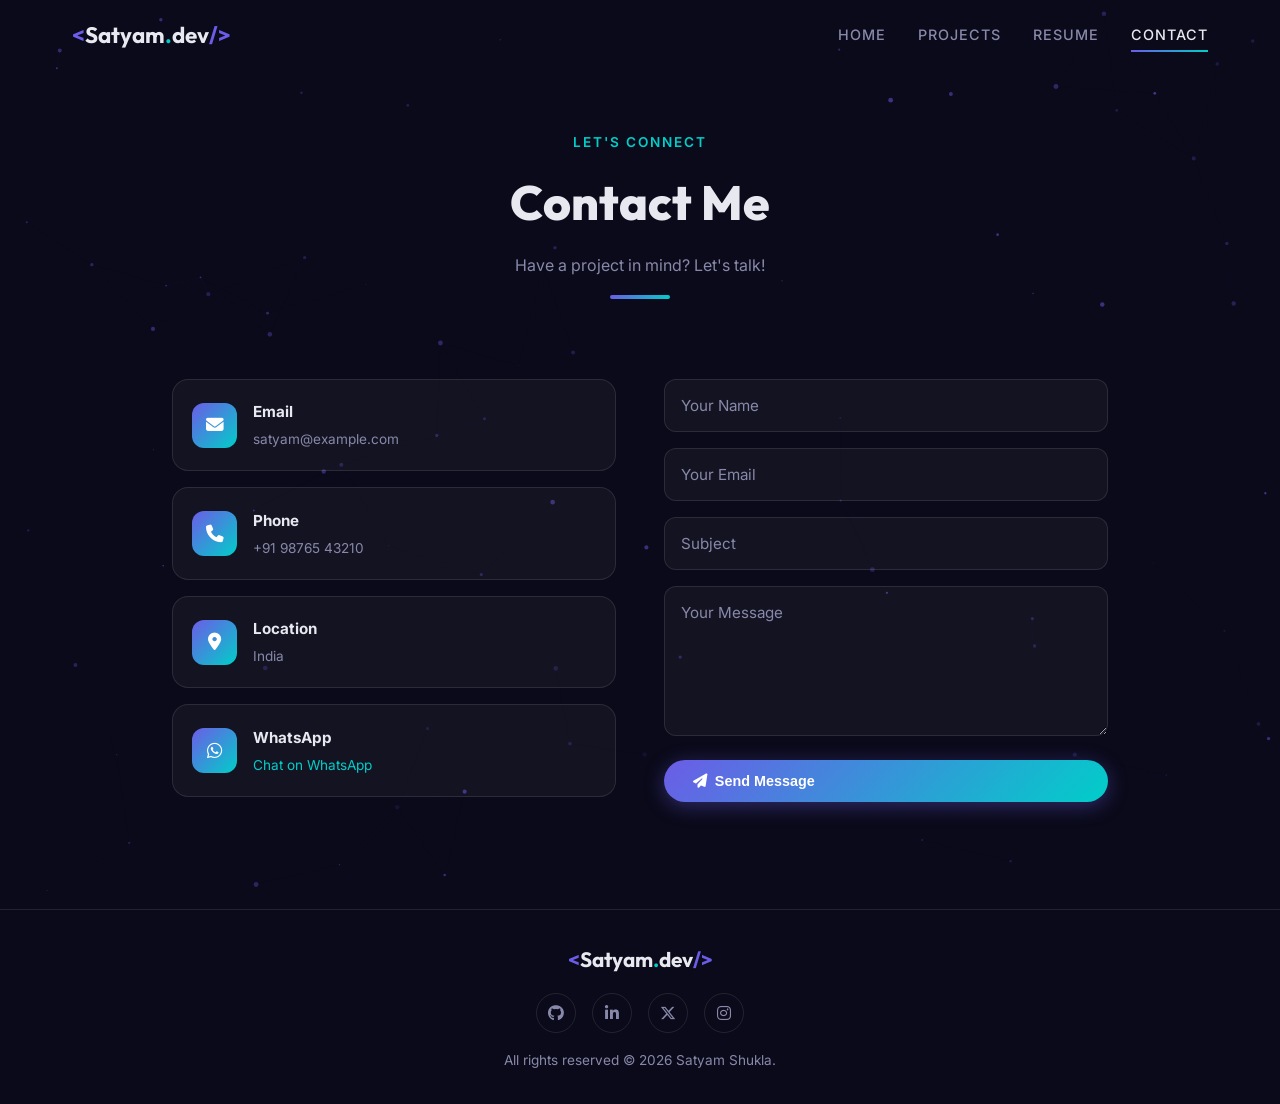
==== contact.html @ 657242f4 "Add files via upload" ====
<!DOCTYPE html>
<html lang="en">
<head>
    <meta charset="UTF-8">
    <meta name="viewport" content="width=device-width, initial-scale=1.0">
    <title>Contact | Satyam Shukla</title>
    <meta name="description" content="Get in touch with Satyam Shukla, Software Engineer.">
    <link rel="preconnect" href="https://fonts.googleapis.com">
    <link rel="preconnect" href="https://fonts.gstatic.com" crossorigin>
    <link href="https://fonts.googleapis.com/css2?family=Inter:wght@300;400;500;600;700;800;900&family=Outfit:wght@300;400;500;600;700;800&display=swap" rel="stylesheet">
    <link rel="stylesheet" href="https://cdnjs.cloudflare.com/ajax/libs/font-awesome/6.5.1/css/all.min.css">
    <link rel="stylesheet" href="styles.css">
</head>
<body>
    <canvas id="particle-canvas"></canvas>

    <header class="navbar" id="navbar">
        <div class="nav-container">
            <a href="index.html" class="nav-logo">
                <span class="logo-bracket">&lt;</span>Satyam<span class="logo-dot">.</span>dev<span class="logo-bracket">/&gt;</span>
            </a>
            <nav class="nav-menu" id="nav-menu">
                <a href="index.html" class="nav-link">Home</a>
                <a href="projects.html" class="nav-link">Projects</a>
                <a href="resume.html" class="nav-link">Resume</a>
                <a href="contact.html" class="nav-link active">Contact</a>
            </nav>
            <button class="hamburger" id="hamburger" aria-label="Toggle navigation">
                <span></span><span></span><span></span>
            </button>
        </div>
    </header>

    <section class="page-hero">
        <span class="section-tag">Let's Connect</span>
        <h1>Contact Me</h1>
        <p>Have a project in mind? Let's talk!</p>
        <div class="section-divider" style="margin: 1rem auto 0;"></div>
    </section>

    <div class="contact-grid">
        <div class="contact-info">
            <div class="contact-info-card">
                <div class="icon"><i class="fas fa-envelope"></i></div>
                <div>
                    <h4>Email</h4>
                    <p>satyam@example.com</p>
                </div>
            </div>
            <div class="contact-info-card">
                <div class="icon"><i class="fas fa-phone"></i></div>
                <div>
                    <h4>Phone</h4>
                    <p>+91 98765 43210</p>
                </div>
            </div>
            <div class="contact-info-card">
                <div class="icon"><i class="fas fa-map-marker-alt"></i></div>
                <div>
                    <h4>Location</h4>
                    <p>India</p>
                </div>
            </div>
            <div class="contact-info-card">
                <div class="icon"><i class="fab fa-whatsapp"></i></div>
                <div>
                    <h4>WhatsApp</h4>
                    <p><a href="https://wa.me/919876543210" style="color: var(--accent-2);">Chat on WhatsApp</a></p>
                </div>
            </div>
        </div>

        <form class="contact-form" id="contact-form">
            <div class="form-group">
                <input type="text" placeholder="Your Name" required id="contact-name">
            </div>
            <div class="form-group">
                <input type="email" placeholder="Your Email" required id="contact-email">
            </div>
            <div class="form-group">
                <input type="text" placeholder="Subject" id="contact-subject">
            </div>
            <div class="form-group">
                <textarea placeholder="Your Message" required id="contact-message"></textarea>
            </div>
            <button type="submit" class="btn btn-primary" id="contact-submit">
                <i class="fas fa-paper-plane"></i> Send Message
            </button>
        </form>
    </div>

    <footer class="footer" id="footer" style="margin-top: 4rem;">
        <div class="footer-container">
            <div class="footer-brand">
                <span class="logo-bracket">&lt;</span>Satyam<span class="logo-dot">.</span>dev<span class="logo-bracket">/&gt;</span>
            </div>
            <div class="footer-social">
                <a href="https://github.com/" class="footer-social-link" aria-label="GitHub" target="_blank"><i class="fab fa-github"></i></a>
                <a href="https://linkedin.com/" class="footer-social-link" aria-label="LinkedIn" target="_blank"><i class="fab fa-linkedin-in"></i></a>
                <a href="https://twitter.com/" class="footer-social-link" aria-label="Twitter" target="_blank"><i class="fab fa-x-twitter"></i></a>
                <a href="https://instagram.com/" class="footer-social-link" aria-label="Instagram" target="_blank"><i class="fab fa-instagram"></i></a>
            </div>
            <div class="footer-copy"><p>All rights reserved &copy; 2026 Satyam Shukla.</p></div>
        </div>
    </footer>
    <script src="script.js"></script>
</body>
</html>
---- styles.css ----
/* ===== RESET & BASE ===== */
*, *::before, *::after { margin: 0; padding: 0; box-sizing: border-box; }
:root {
  --bg-primary: #0a0a1a;
  --bg-secondary: #111128;
  --bg-card: rgba(255,255,255,0.04);
  --text-primary: #e8e8f0;
  --text-secondary: #8888aa;
  --accent: #6c5ce7;
  --accent-2: #00cec9;
  --accent-glow: rgba(108,92,231,0.4);
  --gradient: linear-gradient(135deg, #6c5ce7, #00cec9);
  --glass: rgba(255,255,255,0.06);
  --glass-border: rgba(255,255,255,0.1);
  --radius: 16px;
  --transition: 0.3s cubic-bezier(0.4,0,0.2,1);
}
html { scroll-behavior: smooth; font-size: 16px; }
body {
  font-family: 'Inter', sans-serif;
  background: var(--bg-primary);
  color: var(--text-primary);
  overflow-x: hidden;
  line-height: 1.7;
}
a { text-decoration: none; color: inherit; }
img { max-width: 100%; display: block; }
ul { list-style: none; }

#particle-canvas {
  position: fixed; top: 0; left: 0; width: 100%; height: 100%;
  z-index: 0; pointer-events: none;
}

/* ===== NAVBAR ===== */
.navbar {
  position: fixed; top: 0; left: 0; width: 100%; z-index: 1000;
  padding: 1rem 0; transition: var(--transition);
}
.navbar.scrolled {
  background: rgba(10,10,26,0.85); backdrop-filter: blur(20px);
  border-bottom: 1px solid var(--glass-border); padding: 0.6rem 0;
}
.nav-container {
  max-width: 1200px; margin: 0 auto; padding: 0 2rem;
  display: flex; align-items: center; justify-content: space-between;
}
.nav-logo {
  font-family: 'Outfit', sans-serif; font-size: 1.4rem; font-weight: 700;
}
.logo-bracket { color: var(--accent); }
.logo-dot { color: var(--accent-2); }
.nav-menu { display: flex; gap: 2rem; }
.nav-link {
  font-size: 0.9rem; font-weight: 500; color: var(--text-secondary);
  position: relative; padding: 0.3rem 0; transition: var(--transition);
  text-transform: uppercase; letter-spacing: 1px;
}
.nav-link::after {
  content: ''; position: absolute; bottom: 0; left: 0;
  width: 0; height: 2px; background: var(--gradient);
  transition: var(--transition);
}
.nav-link:hover, .nav-link.active { color: var(--text-primary); }
.nav-link:hover::after, .nav-link.active::after { width: 100%; }
.hamburger {
  display: none; flex-direction: column; gap: 5px;
  background: none; border: none; cursor: pointer; padding: 5px; z-index: 1001;
}
.hamburger span {
  width: 25px; height: 2px; background: var(--text-primary);
  transition: var(--transition);
}
.hamburger.active span:nth-child(1) { transform: rotate(45deg) translate(5px,5px); }
.hamburger.active span:nth-child(2) { opacity: 0; }
.hamburger.active span:nth-child(3) { transform: rotate(-45deg) translate(5px,-5px); }

/* ===== HERO ===== */
.hero {
  min-height: 100vh; display: flex; align-items: center;
  position: relative; z-index: 1; padding: 6rem 2rem 2rem;
}
.hero-container {
  max-width: 1200px; margin: 0 auto; width: 100%;
  display: grid; grid-template-columns: 1fr 1fr; gap: 4rem; align-items: center;
}
.hero-greeting {
  font-size: 1.1rem; color: var(--accent-2); margin-bottom: 0.5rem;
  font-weight: 500;
}
.hero-title {
  font-family: 'Outfit', sans-serif; font-size: 3.5rem;
  font-weight: 800; line-height: 1.1; margin-bottom: 0.5rem;
}
.hero-name { background: var(--gradient); -webkit-background-clip: text; -webkit-text-fill-color: transparent; }
.cursor { animation: blink 1s infinite; color: var(--accent); }
@keyframes blink { 0%,100%{ opacity:1; } 50%{ opacity:0; } }
.hero-subtitle {
  font-size: 1.5rem; color: var(--text-secondary);
  margin-bottom: 1rem; font-weight: 300;
}
.hero-description { color: var(--text-secondary); max-width: 500px; margin-bottom: 2rem; }

/* Buttons */
.btn {
  display: inline-flex; align-items: center; gap: 0.5rem;
  padding: 0.8rem 1.8rem; border-radius: 50px;
  font-weight: 600; font-size: 0.9rem; transition: var(--transition);
  cursor: pointer; border: none;
}
.btn-primary {
  background: var(--gradient); color: #fff;
  box-shadow: 0 4px 20px var(--accent-glow);
}
.btn-primary:hover { transform: translateY(-2px); box-shadow: 0 8px 30px var(--accent-glow); }
.btn-outline {
  border: 1.5px solid var(--glass-border); color: var(--text-primary);
  background: transparent;
}
.btn-outline:hover { border-color: var(--accent); background: var(--glass); }
.hero-cta { display: flex; gap: 1rem; margin-bottom: 2rem; flex-wrap: wrap; }
.hero-social { display: flex; gap: 1rem; }
.social-icon {
  width: 42px; height: 42px; border-radius: 50%;
  display: flex; align-items: center; justify-content: center;
  border: 1px solid var(--glass-border); color: var(--text-secondary);
  transition: var(--transition); font-size: 1.1rem;
}
.social-icon:hover {
  border-color: var(--accent); color: var(--accent);
  transform: translateY(-3px); box-shadow: 0 4px 15px var(--accent-glow);
}

/* Hero Image */
.hero-image { position: relative; display: flex; justify-content: center; }
.hero-image-wrapper {
  position: relative; width: 380px; height: 380px;
  border-radius: 50%; overflow: hidden;
  border: 3px solid var(--glass-border);
}
.hero-image-wrapper img { width: 100%; height: 100%; object-fit: cover; }
.hero-image-glow {
  position: absolute; inset: -20px; border-radius: 50%;
  background: radial-gradient(circle, var(--accent-glow) 0%, transparent 70%);
  z-index: -1; animation: pulse 3s ease-in-out infinite;
}
@keyframes pulse { 0%,100%{ opacity:0.5; transform:scale(1); } 50%{ opacity:1; transform:scale(1.05); } }
.floating-badge {
  position: absolute; padding: 0.5rem 1rem; border-radius: 50px;
  background: var(--glass); backdrop-filter: blur(10px);
  border: 1px solid var(--glass-border); font-size: 0.85rem;
  font-weight: 600; display: flex; align-items: center; gap: 0.4rem;
  animation: float 4s ease-in-out infinite;
}
.badge-1 { top: 10%; right: 5%; color: #61dafb; animation-delay: 0s; }
.badge-2 { bottom: 20%; left: 0; color: #ffd43b; animation-delay: 1s; }
.badge-3 { bottom: 5%; right: 10%; color: #ff9900; animation-delay: 2s; }
@keyframes float { 0%,100%{ transform:translateY(0); } 50%{ transform:translateY(-15px); } }

.scroll-indicator {
  position: absolute; bottom: 2rem; left: 50%; transform: translateX(-50%);
}
.scroll-arrow {
  width: 24px; height: 24px; border-right: 2px solid var(--accent);
  border-bottom: 2px solid var(--accent); transform: rotate(45deg);
  animation: scrollBounce 2s infinite;
}
@keyframes scrollBounce { 0%,100%{ transform:rotate(45deg) translate(0,0); opacity:0; } 50%{ transform:rotate(45deg) translate(5px,5px); opacity:1; } }

/* ===== SECTIONS ===== */
.section-container { max-width: 1200px; margin: 0 auto; padding: 6rem 2rem; position: relative; z-index: 1; }
.section-header { text-align: center; margin-bottom: 4rem; }
.section-tag {
  display: inline-block; font-size: 0.85rem; color: var(--accent-2);
  text-transform: uppercase; letter-spacing: 2px; font-weight: 600; margin-bottom: 0.5rem;
}
.section-title {
  font-family: 'Outfit', sans-serif; font-size: 2.5rem;
  font-weight: 700; margin-bottom: 1rem;
}
.section-divider {
  width: 60px; height: 4px; background: var(--gradient);
  margin: 0 auto; border-radius: 2px;
}

/* ===== ABOUT ===== */
.about { background: var(--bg-secondary); }
.about-text { max-width: 800px; margin: 0 auto; text-align: center; }
.about-text p { color: var(--text-secondary); margin-bottom: 1.5rem; font-size: 1.05rem; }
.about-text strong { color: var(--accent); }
.about-stats {
  display: flex; justify-content: center; gap: 3rem;
  margin-top: 2.5rem; flex-wrap: wrap;
}
.stat-item { text-align: center; }
.stat-number {
  font-family: 'Outfit', sans-serif; font-size: 2.5rem;
  font-weight: 800; background: var(--gradient);
  -webkit-background-clip: text; -webkit-text-fill-color: transparent;
}
.stat-plus { font-size: 1.5rem; color: var(--accent-2); font-weight: 700; }
.stat-label { display: block; color: var(--text-secondary); font-size: 0.9rem; margin-top: 0.3rem; }

/* ===== SKILLS ===== */
.skills-grid {
  display: grid; grid-template-columns: repeat(3, 1fr); gap: 1.5rem;
}
.skill-card {
  background: var(--bg-card); border: 1px solid var(--glass-border);
  border-radius: var(--radius); padding: 1.5rem; text-align: center;
  transition: var(--transition); cursor: default;
}
.skill-card:hover {
  transform: translateY(-5px); border-color: var(--accent);
  box-shadow: 0 10px 30px rgba(108,92,231,0.15);
}
.skill-icon { font-size: 2rem; margin-bottom: 0.8rem; color: var(--accent); }
.skill-name { font-weight: 600; display: block; margin-bottom: 0.8rem; }
.skill-bar {
  width: 100%; height: 6px; background: rgba(255,255,255,0.08);
  border-radius: 3px; overflow: hidden;
}
.skill-fill {
  height: 100%; background: var(--gradient); border-radius: 3px;
  width: 0; transition: width 1.5s cubic-bezier(0.4,0,0.2,1);
}

/* ===== EXPERTISE ===== */
.expertise { background: var(--bg-secondary); }
.expertise-timeline { max-width: 800px; margin: 0 auto; position: relative; }
.expertise-timeline::before {
  content: ''; position: absolute; left: 50%; top: 0; bottom: 0;
  width: 2px; background: var(--glass-border); transform: translateX(-50%);
}
.expertise-card {
  display: flex; align-items: flex-start; gap: 1.5rem;
  margin-bottom: 3rem; position: relative; width: 45%;
}
.expertise-card.left { margin-right: auto; text-align: right; flex-direction: row-reverse; }
.expertise-card.right { margin-left: auto; }
.expertise-icon {
  width: 50px; height: 50px; min-width: 50px; border-radius: 50%;
  background: var(--gradient); display: flex; align-items: center;
  justify-content: center; font-size: 1.2rem; color: #fff;
}
.expertise-content h3 { font-family: 'Outfit', sans-serif; font-size: 1.2rem; margin-bottom: 0.5rem; }
.expertise-content p { color: var(--text-secondary); font-size: 0.95rem; }

/* ===== PROJECTS PAGE ===== */
.page-hero {
  padding: 8rem 2rem 3rem; text-align: center;
  position: relative; z-index: 1;
}
.page-hero h1 { font-family: 'Outfit', sans-serif; font-size: 3rem; font-weight: 800; }
.page-hero p { color: var(--text-secondary); margin-top: 0.5rem; }
.projects-grid {
  display: grid; grid-template-columns: repeat(auto-fill, minmax(340px, 1fr));
  gap: 2rem; max-width: 1200px; margin: 0 auto; padding: 2rem;
  position: relative; z-index: 1;
}
.project-card {
  background: var(--bg-card); border: 1px solid var(--glass-border);
  border-radius: var(--radius); overflow: hidden; transition: var(--transition);
}
.project-card:hover { transform: translateY(-8px); box-shadow: 0 20px 40px rgba(0,0,0,0.3); border-color: var(--accent); }
.project-thumb {
  height: 200px; background: linear-gradient(135deg, var(--accent), var(--accent-2));
  display: flex; align-items: center; justify-content: center;
  font-size: 3rem; color: rgba(255,255,255,0.3);
}
.project-info { padding: 1.5rem; }
.project-info h3 { font-family: 'Outfit', sans-serif; font-size: 1.2rem; margin-bottom: 0.5rem; }
.project-info p { color: var(--text-secondary); font-size: 0.9rem; margin-bottom: 1rem; }
.project-tags { display: flex; gap: 0.5rem; flex-wrap: wrap; margin-bottom: 1rem; }
.project-tag {
  padding: 0.25rem 0.7rem; border-radius: 50px; font-size: 0.75rem;
  background: var(--glass); border: 1px solid var(--glass-border); color: var(--accent-2);
}
.project-links { display: flex; gap: 1rem; }
.project-link {
  display: flex; align-items: center; gap: 0.4rem;
  font-size: 0.85rem; color: var(--accent); font-weight: 500;
  transition: var(--transition);
}
.project-link:hover { color: var(--accent-2); }

/* ===== RESUME PAGE ===== */
.resume-section { max-width: 900px; margin: 0 auto; padding: 2rem; position: relative; z-index: 1; }
.resume-block { margin-bottom: 3rem; }
.resume-block h2 {
  font-family: 'Outfit', sans-serif; font-size: 1.5rem;
  margin-bottom: 1.5rem; padding-bottom: 0.5rem;
  border-bottom: 2px solid var(--glass-border);
  display: flex; align-items: center; gap: 0.5rem;
}
.resume-block h2 i { color: var(--accent); }
.resume-item {
  background: var(--bg-card); border: 1px solid var(--glass-border);
  border-radius: var(--radius); padding: 1.5rem; margin-bottom: 1rem;
  transition: var(--transition);
}
.resume-item:hover { border-color: var(--accent); }
.resume-item h3 { font-size: 1.1rem; margin-bottom: 0.3rem; }
.resume-item .resume-meta { color: var(--accent-2); font-size: 0.85rem; margin-bottom: 0.5rem; }
.resume-item p { color: var(--text-secondary); font-size: 0.95rem; }
.resume-download { text-align: center; margin-top: 2rem; }

/* ===== CONTACT PAGE ===== */
.contact-grid {
  display: grid; grid-template-columns: 1fr 1fr; gap: 3rem;
  max-width: 1000px; margin: 0 auto; padding: 2rem;
  position: relative; z-index: 1;
}
.contact-info-card {
  display: flex; align-items: center; gap: 1rem;
  background: var(--bg-card); border: 1px solid var(--glass-border);
  border-radius: var(--radius); padding: 1.2rem; margin-bottom: 1rem;
  transition: var(--transition);
}
.contact-info-card:hover { border-color: var(--accent); transform: translateX(5px); }
.contact-info-card .icon {
  width: 45px; height: 45px; min-width: 45px; border-radius: 12px;
  background: var(--gradient); display: flex; align-items: center;
  justify-content: center; font-size: 1.1rem; color: #fff;
}
.contact-info-card h4 { font-size: 0.95rem; margin-bottom: 0.2rem; }
.contact-info-card p { color: var(--text-secondary); font-size: 0.85rem; }
.contact-form { display: flex; flex-direction: column; gap: 1rem; }
.form-group { position: relative; }
.form-group input, .form-group textarea {
  width: 100%; padding: 1rem; background: var(--bg-card);
  border: 1px solid var(--glass-border); border-radius: 12px;
  color: var(--text-primary); font-family: inherit; font-size: 0.95rem;
  transition: var(--transition); outline: none;
}
.form-group input:focus, .form-group textarea:focus { border-color: var(--accent); }
.form-group textarea { min-height: 150px; resize: vertical; }
.form-group input::placeholder, .form-group textarea::placeholder { color: var(--text-secondary); }

/* ===== FOOTER ===== */
.footer {
  border-top: 1px solid var(--glass-border); padding: 2rem;
  text-align: center; position: relative; z-index: 1;
}
.footer-container { max-width: 1200px; margin: 0 auto; }
.footer-brand {
  font-family: 'Outfit', sans-serif; font-size: 1.3rem;
  font-weight: 700; margin-bottom: 1rem;
}
.footer-social { display: flex; justify-content: center; gap: 1rem; margin-bottom: 1rem; }
.footer-social-link {
  width: 40px; height: 40px; border-radius: 50%;
  display: flex; align-items: center; justify-content: center;
  border: 1px solid var(--glass-border); color: var(--text-secondary);
  transition: var(--transition);
}
.footer-social-link:hover { border-color: var(--accent); color: var(--accent); transform: translateY(-3px); }
.footer-copy p { color: var(--text-secondary); font-size: 0.85rem; }

/* ===== RESPONSIVE ===== */
@media (max-width: 900px) {
  .hero-container { grid-template-columns: 1fr; text-align: center; }
  .hero-description { margin: 0 auto 2rem; }
  .hero-cta, .hero-social { justify-content: center; }
  .hero-image { order: -1; }
  .hero-image-wrapper { width: 280px; height: 280px; }
  .hero-title { font-size: 2.5rem; }
  .skills-grid { grid-template-columns: repeat(2, 1fr); }
  .expertise-timeline::before { left: 25px; }
  .expertise-card, .expertise-card.left { width: 100%; margin-left: 50px; text-align: left; flex-direction: row; }
  .contact-grid { grid-template-columns: 1fr; }
  .nav-menu {
    position: fixed; top: 0; right: -100%; width: 70%; height: 100vh;
    background: var(--bg-secondary); flex-direction: column;
    justify-content: center; align-items: center; gap: 2rem;
    transition: var(--transition);
  }
  .nav-menu.active { right: 0; }
  .hamburger { display: flex; }
}
@media (max-width: 600px) {
  .hero-title { font-size: 2rem; }
  .skills-grid { grid-template-columns: 1fr; }
  .section-title { font-size: 2rem; }
  .projects-grid { grid-template-columns: 1fr; }
}
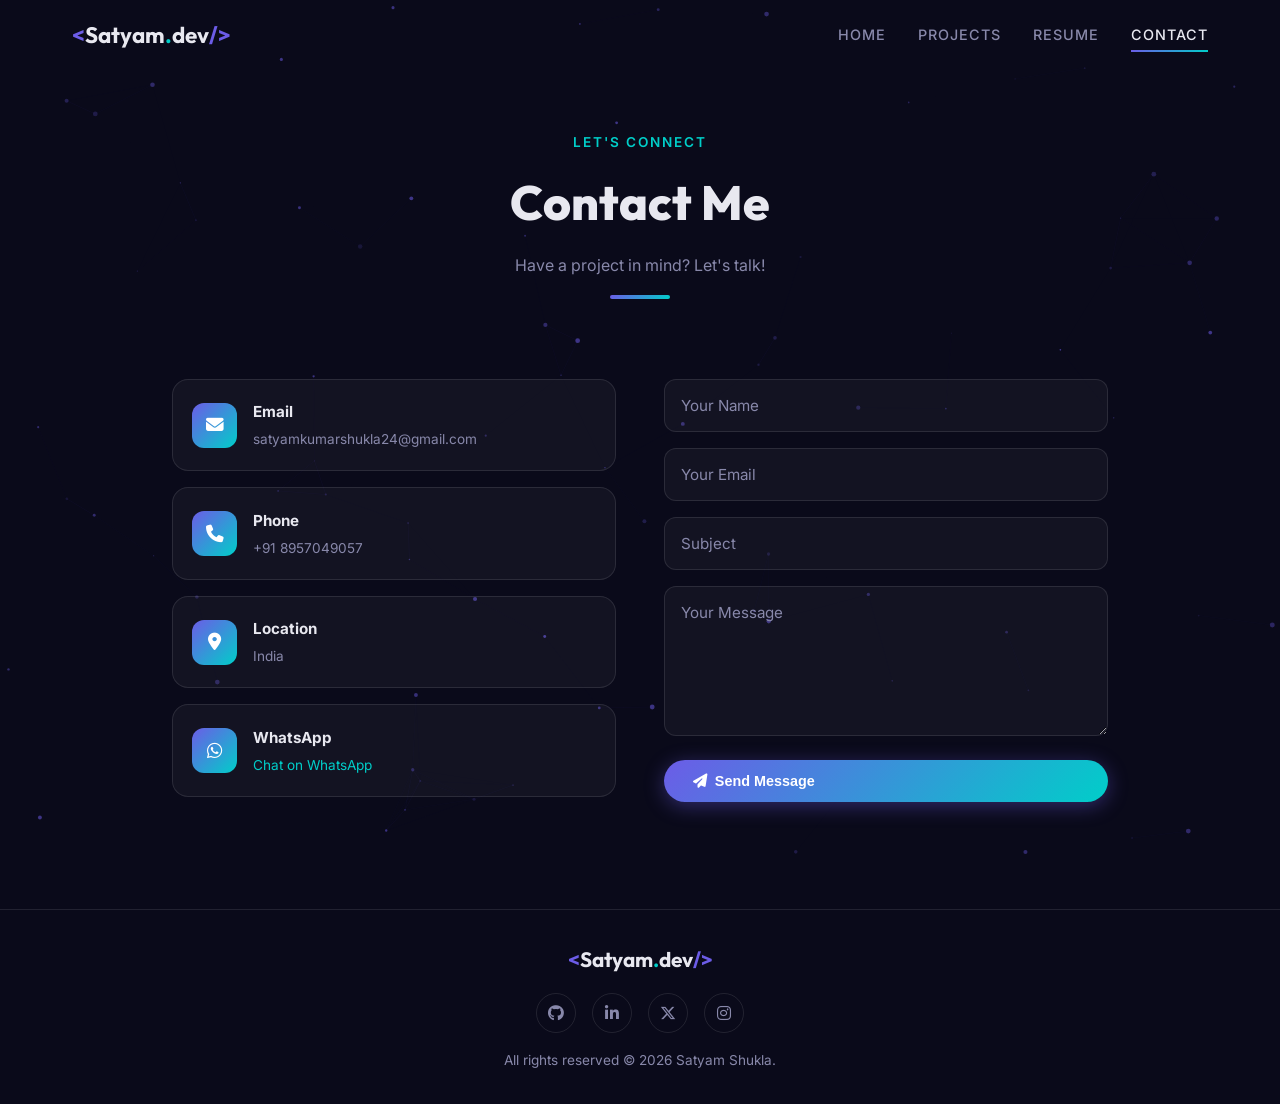
==== commit 631c9925: "Update contact information in contact.html" ====
--- a/contact.html
+++ b/contact.html
@@ -44,14 +44,14 @@
                 <div class="icon"><i class="fas fa-envelope"></i></div>
                 <div>
                     <h4>Email</h4>
-                    <p>satyam@example.com</p>
+                    <p>satyamkumarshukla24@gmail.com</p>
                 </div>
             </div>
             <div class="contact-info-card">
                 <div class="icon"><i class="fas fa-phone"></i></div>
                 <div>
                     <h4>Phone</h4>
-                    <p>+91 98765 43210</p>
+                    <p>+91 8957049057</p>
                 </div>
             </div>
             <div class="contact-info-card">
